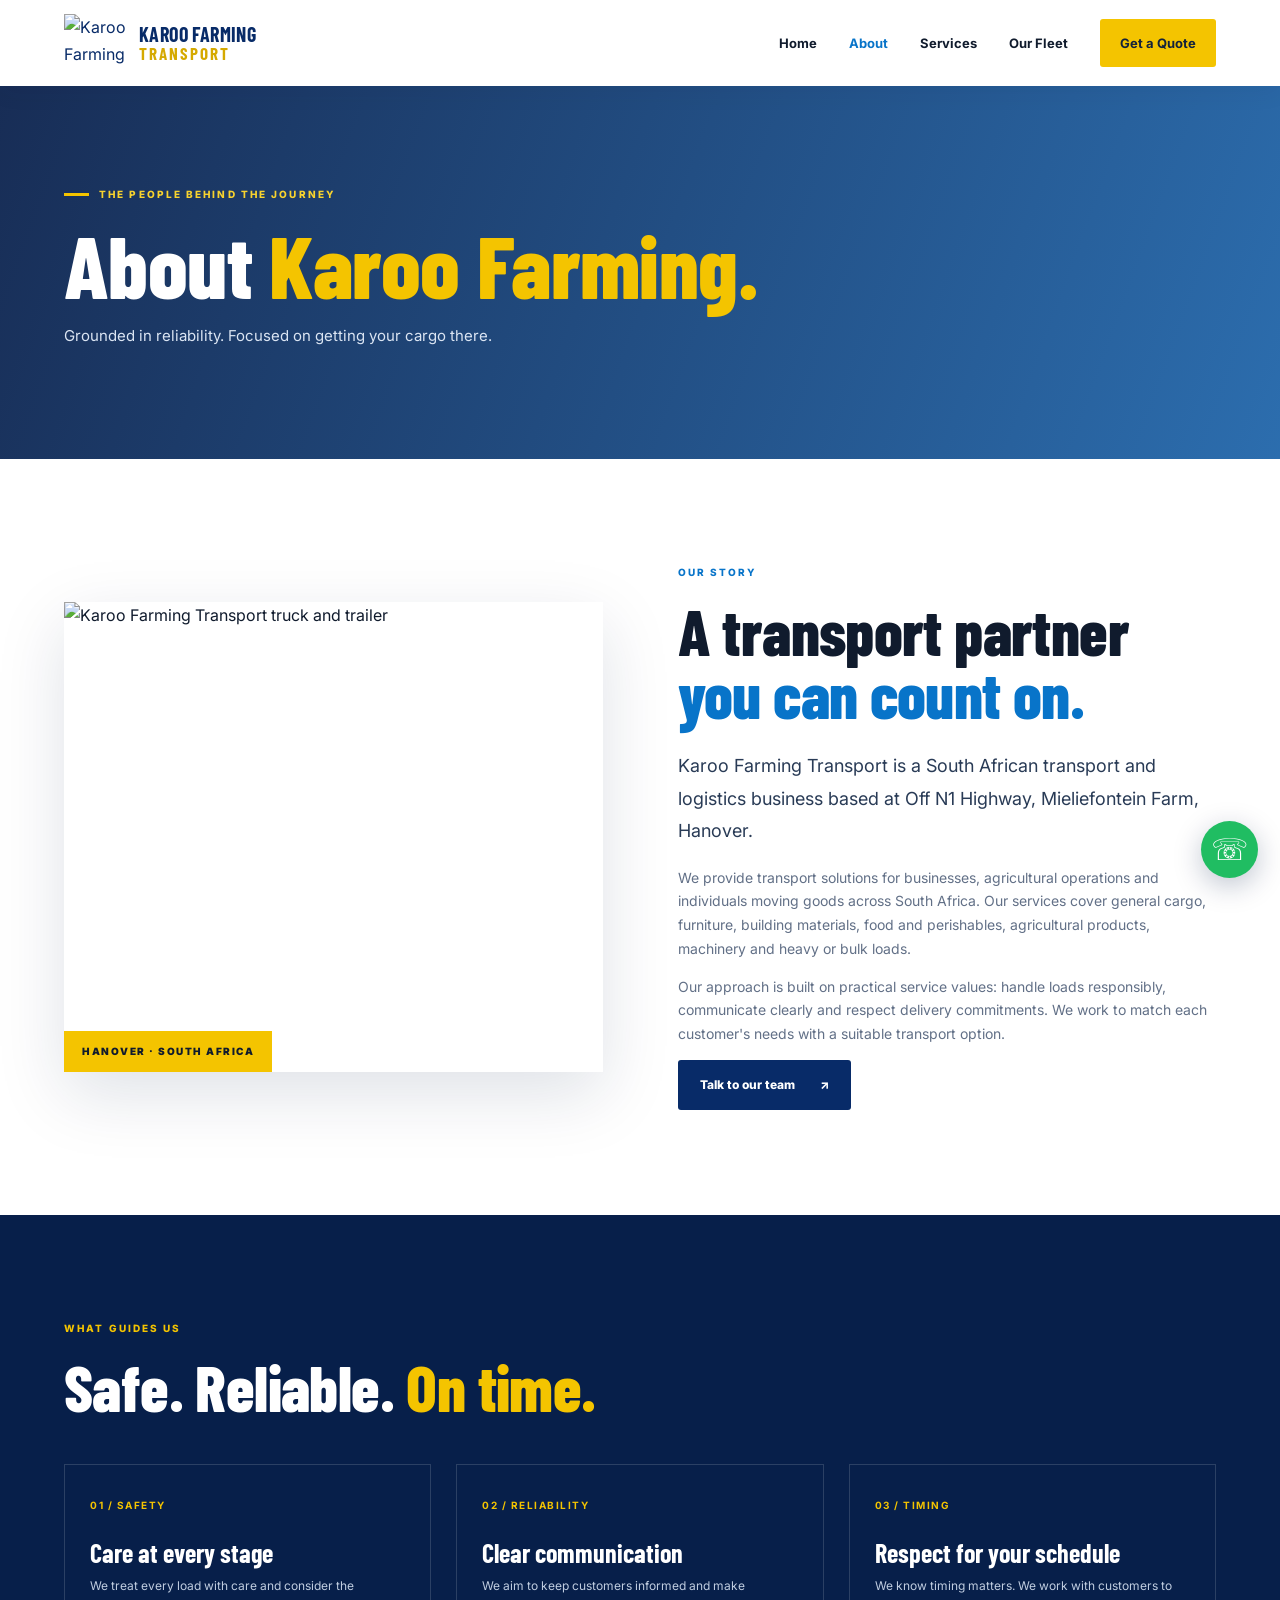
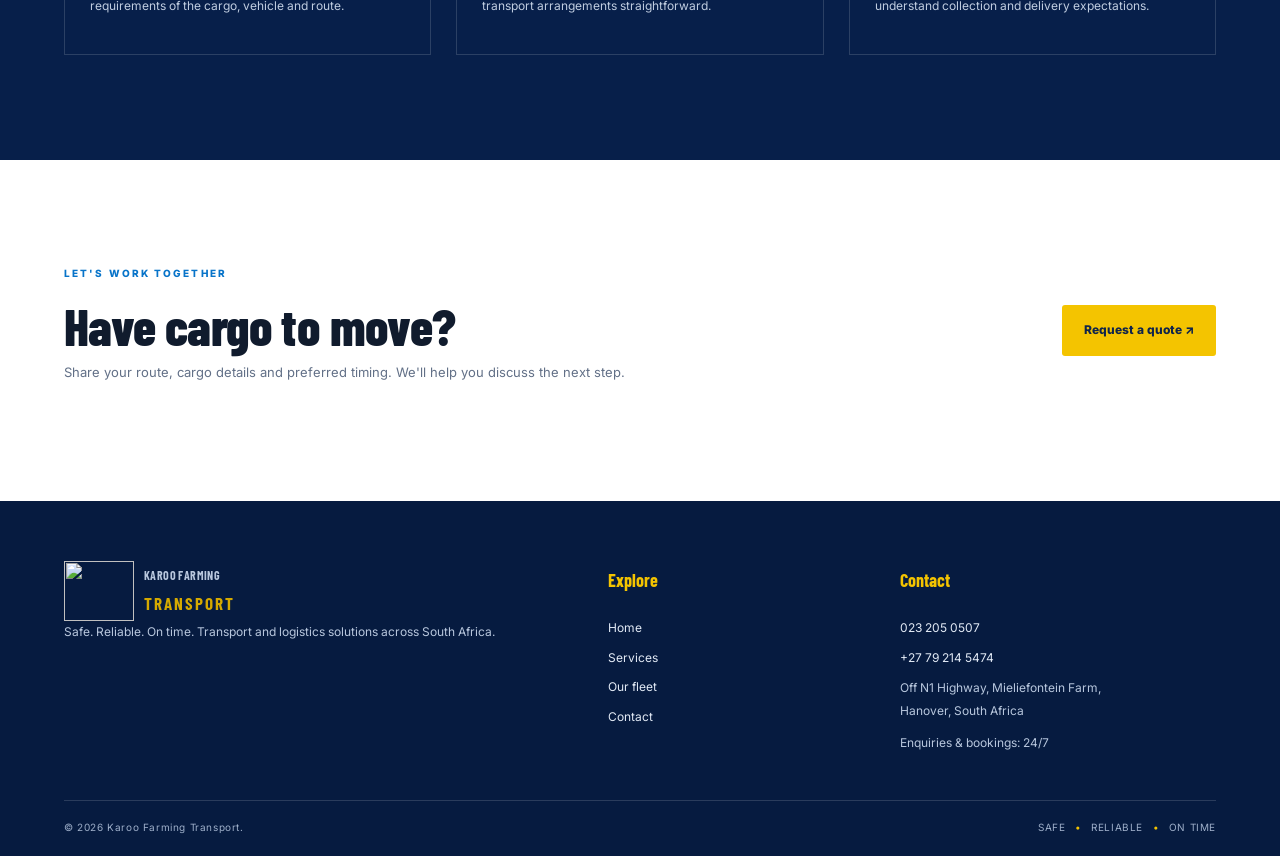
==== about.html @ bfeb9316 "commit load" ====
<!DOCTYPE html>
<html lang="en"><head><meta charset="UTF-8"><meta name="viewport" content="width=device-width, initial-scale=1"><meta name="description" content="Learn about Karoo Farming Transport, based at Mieliefontein Farm near Hanover, South Africa."><title>About Us | Karoo Farming Transport</title><link rel="preconnect" href="https://fonts.googleapis.com"><link href="https://fonts.googleapis.com/css2?family=Barlow+Condensed:wght@500;600;700;800&family=Inter:wght@400;500;600;700;800&display=swap" rel="stylesheet"><link rel="stylesheet" href="style.css"></head>
<body><header class="site-header"><a class="brand" href="index.html"><img src="assets/logo.jpg" alt="Karoo Farming Transport logo"><span><b>KAROO FARMING</b><strong>TRANSPORT</strong></span></a><button class="menu-toggle" aria-label="Open navigation" aria-expanded="false">☰</button><nav class="nav"><a href="index.html">Home</a><a class="active" href="about.html">About</a><a href="services.html">Services</a><a href="fleet.html">Our Fleet</a><a href="contact.html" class="nav-cta">Get a Quote</a></nav></header>
<main><section class="page-hero"><div class="container"><div class="eyebrow"><span></span> THE PEOPLE BEHIND THE JOURNEY</div><h1>About <em>Karoo Farming.</em></h1><p>Grounded in reliability. Focused on getting your cargo there.</p></div></section>
<section class="section"><div class="container about-grid"><div class="about-image reveal"><img src="assets/truck-yard.jpg" alt="Karoo Farming Transport truck and trailer"><span>HANOVER · SOUTH AFRICA</span></div><div><div class="section-label">OUR STORY</div><h2>A transport partner<br><span>you can count on.</span></h2><p class="lead">Karoo Farming Transport is a South African transport and logistics business based at Off N1 Highway, Mieliefontein Farm, Hanover.</p><p>We provide transport solutions for businesses, agricultural operations and individuals moving goods across South Africa. Our services cover general cargo, furniture, building materials, food and perishables, agricultural products, machinery and heavy or bulk loads.</p><p>Our approach is built on practical service values: handle loads responsibly, communicate clearly and respect delivery commitments. We work to match each customer's needs with a suitable transport option.</p><a class="btn btn-blue" href="contact.html">Talk to our team <span>↗</span></a></div></div></section>
<section class="section dark-section"><div class="container"><div class="section-label light">WHAT GUIDES US</div><h2>Safe. Reliable. <span>On time.</span></h2><div class="principles"><article><b>01 / SAFETY</b><h3>Care at every stage</h3><p>We treat every load with care and consider the requirements of the cargo, vehicle and route.</p></article><article><b>02 / RELIABILITY</b><h3>Clear communication</h3><p>We aim to keep customers informed and make transport arrangements straightforward.</p></article><article><b>03 / TIMING</b><h3>Respect for your schedule</h3><p>We know timing matters. We work with customers to understand collection and delivery expectations.</p></article></div></div></section>
<section class="section"><div class="container split-cta"><div><div class="section-label">LET'S WORK TOGETHER</div><h2>Have cargo to move?</h2><p>Share your route, cargo details and preferred timing. We'll help you discuss the next step.</p></div><a class="btn btn-yellow" href="contact.html">Request a quote ↗</a></div></section></main>
<footer class="footer"><div class="container footer-grid"><div><a class="brand footer-brand" href="index.html"><img src="assets/logo.jpg" alt=""><span><b>KAROO FARMING</b><strong>TRANSPORT</strong></span></a><p>Safe. Reliable. On time. Transport and logistics solutions across South Africa.</p></div><div><h4>Explore</h4><a href="index.html">Home</a><a href="services.html">Services</a><a href="fleet.html">Our fleet</a><a href="contact.html">Contact</a></div><div><h4>Contact</h4><a href="tel:0232050507">023 205 0507</a><a href="tel:+27792145474">+27 79 214 5474</a><span>Off N1 Highway, Mieliefontein Farm,<br>Hanover, South Africa</span><span>Enquiries & bookings: 24/7</span></div></div><div class="container footer-bottom"><span>© <span id="year"></span> Karoo Farming Transport.</span><span>SAFE <i>•</i> RELIABLE <i>•</i> ON TIME</span></div></footer><a class="whatsapp-float" href="#" data-wa="Hello Karoo Farming Transport. I would like to know more about your company." aria-label="Chat on WhatsApp">☏</a><script src="script.js"></script></body></html>
---- style.css ----
:root{--navy:#082b68;--blue:#0752a4;--blue2:#0874c9;--yellow:#f4c400;--green:#72c92f;--ink:#101b2d;--muted:#627087;--pale:#f4f7fb;--line:#e4eaf2;--white:#fff;--shadow:0 22px 65px rgba(5,31,72,.13)}
*{box-sizing:border-box}html{scroll-behavior:smooth}body{margin:0;font-family:Inter,Arial,sans-serif;color:var(--ink);line-height:1.7;background:#fff;overflow-x:hidden}a{color:inherit;text-decoration:none}img{display:block;max-width:100%}.container{width:min(1160px,90%);margin:auto}.site-header{height:86px;padding:0 5%;display:flex;align-items:center;justify-content:space-between;background:#fff;position:sticky;top:0;z-index:1000;box-shadow:0 4px 25px #071f4510}.brand{display:flex;align-items:center;gap:10px;color:var(--navy)}.brand img{width:65px;height:58px;object-fit:contain}.brand span{display:grid;line-height:1.05;font-family:"Barlow Condensed",sans-serif;font-size:20px;font-weight:800;letter-spacing:.4px}.brand strong{color:#d5a900;font-size:17px;letter-spacing:2px}.nav{display:flex;align-items:center;gap:32px;font-size:13px;font-weight:700}.nav a{transition:.25s}.nav a:hover,.nav .active{color:var(--blue2)}.nav .nav-cta{background:var(--yellow);padding:13px 20px;color:#13223b;border-radius:3px}.menu-toggle{display:none;border:0;background:none;font-size:27px;color:var(--navy)}.hero{min-height:670px;position:relative;display:flex;align-items:center;color:#fff;background:var(--navy);isolation:isolate;overflow:hidden}.hero-bg{position:absolute;inset:0;z-index:-2;background:linear-gradient(90deg,rgba(3,22,57,.96) 0%,rgba(4,35,83,.88) 43%,rgba(4,28,67,.24) 100%),url("assets/truck-yard.jpg") center 52%/cover;transform:scale(1.04);animation:heroZoom 18s ease-in-out infinite alternate}.hero:after{content:"";position:absolute;z-index:-1;inset:0;background:linear-gradient(130deg,transparent 56%,rgba(244,196,0,.16) 56.2%,transparent 57%),linear-gradient(0deg,rgba(1,17,43,.28),transparent 40%)}@keyframes heroZoom{to{transform:scale(1.12)}}.hero-content{padding:90px 0 105px}.eyebrow,.section-label{font-size:10px;letter-spacing:2.1px;font-weight:800;color:var(--blue2);margin-bottom:18px}.eyebrow{color:#f8d32e;display:flex;align-items:center;gap:10px}.eyebrow span{width:25px;height:3px;background:var(--yellow)}h1,h2,h3,p{margin-top:0}h1,h2{font-family:"Barlow Condensed",Impact,sans-serif;font-weight:800;letter-spacing:-.6px;line-height:.99}h1{font-size:clamp(55px,7vw,94px);max-width:780px;margin-bottom:25px}h1 em,h2 span{color:var(--yellow);font-style:normal}.hero-content>p{font-size:16px;line-height:1.9;color:#e1e9f6;max-width:590px}.hero-actions{display:flex;gap:13px;flex-wrap:wrap;margin-top:32px}.btn{display:inline-flex;align-items:center;justify-content:center;gap:25px;padding:15px 22px;font-size:12px;font-weight:800;border:0;border-radius:3px;cursor:pointer;transition:transform .25s,box-shadow .25s}.btn:hover{transform:translateY(-4px);box-shadow:0 13px 28px #001b4933}.btn-yellow{background:var(--yellow);color:#10254b}.btn-blue{background:var(--navy);color:#fff}.btn-outline{border:1px solid #ffffff80;color:#fff}.hero-proof{display:flex;gap:42px;margin-top:65px}.hero-proof div{display:grid;border-left:2px solid var(--yellow);padding-left:13px}.hero-proof b{font:700 26px "Barlow Condensed";color:var(--yellow)}.hero-proof span{font-size:10px;color:#d8e1ef}.hero-caption{position:absolute;bottom:20px;right:5%;font:700 10px Inter;letter-spacing:2px;color:#fff9}.hero-caption span{color:var(--yellow)}.ticker{overflow:hidden;background:var(--yellow);color:var(--navy);font:800 12px Inter;letter-spacing:1.5px;white-space:nowrap;padding:14px 0}.ticker div{width:max-content;animation:ticker 30s linear infinite}.ticker i{font-style:normal;padding:0 34px;color:#fff}@keyframes ticker{to{transform:translateX(-45%)}}.section{padding:105px 0}.intro-grid{display:grid;grid-template-columns:.7fr 1.5fr;gap:70px}.intro-grid h2,.section h2{font-size:clamp(42px,5vw,64px);margin-bottom:25px}.intro-grid h2 span,.section h2 span{color:var(--blue2)}.intro-grid p,.fleet-feature p,.about-grid p,.contact-info>p{color:var(--muted);font-size:14px}.lead{font-size:18px!important;color:#293b56!important;line-height:1.8}.text-link{display:inline-flex;gap:15px;align-items:center;margin-top:18px;font-size:12px;font-weight:800;color:var(--blue)}.text-link b{color:#d5a900}.services-section{background:var(--pale)}.section-head{display:flex;justify-content:space-between;align-items:end;margin-bottom:42px}.section-head h2{margin-bottom:0}.service-grid{display:grid;grid-template-columns:repeat(3,1fr);gap:17px}.service-card{padding:30px;background:#fff;min-height:260px;border:1px solid var(--line);position:relative;overflow:hidden;transition:.35s;transform-style:preserve-3d}.service-card:before{content:"";position:absolute;left:0;top:0;width:0;height:4px;background:var(--yellow);transition:.35s}.service-card:hover{transform:translateY(-8px);box-shadow:var(--shadow);border-color:#d7e2f0}.service-card:hover:before{width:100%}.service-icon{width:42px;height:42px;display:grid;place-items:center;background:#eaf2fc;color:var(--blue);font-size:22px;margin-bottom:22px}.service-card h3{font:700 23px "Barlow Condensed";color:var(--navy);margin-bottom:10px}.service-card p{font-size:12px;color:var(--muted);line-height:1.8}.service-card a{display:inline-block;font-size:10px;font-weight:800;color:var(--blue);margin-top:10px}.fleet-feature-grid{display:grid;grid-template-columns:1.1fr .9fr;gap:80px;align-items:center}.fleet-photo{position:relative;perspective:1000px}.fleet-photo img{width:100%;height:440px;object-fit:cover;box-shadow:var(--shadow);transition:transform .5s}.fleet-photo:hover img{transform:rotateY(-4deg) rotateX(2deg) scale(1.015)}.photo-tag{position:absolute;bottom:20px;left:-15px;background:var(--yellow);padding:13px 20px;font-size:10px;font-weight:900;letter-spacing:1.5px}.check-list{padding:0;list-style:none;margin:25px 0 30px}.check-list li{padding:9px 0;border-bottom:1px solid var(--line);font-size:13px;font-weight:700}.check-list li:before{content:"✓";color:#58a927;margin-right:12px}.quote-band{background:linear-gradient(115deg,#061e4b,#0755a5);color:#fff;padding:75px 0;position:relative;overflow:hidden}.quote-band:after{content:"KFT";position:absolute;right:4%;bottom:-100px;font:800 260px "Barlow Condensed";color:#ffffff09}.quote-band-inner{display:flex;justify-content:space-between;align-items:center;position:relative;z-index:1}.quote-band h2{font-size:clamp(44px,5vw,65px);margin-bottom:15px}.quote-band p{color:#d2deef;font-size:13px}.light{color:var(--yellow)}.values-section{background:#fff}.values-grid{display:grid;grid-template-columns:1.2fr repeat(3,1fr);gap:25px}.value{border-left:1px solid var(--line);padding:15px 0 10px 22px}.value>b{font:800 14px "Barlow Condensed";color:#d0a700}.value h3{font:700 25px "Barlow Condensed";color:var(--navy);margin:15px 0 8px}.value p{font-size:12px;color:var(--muted)}.footer{background:#061b40;color:#fff;padding:60px 0 20px}.footer-grid{display:grid;grid-template-columns:1.5fr .7fr 1fr;gap:70px;padding-bottom:45px}.footer-brand{color:#fff}.footer-brand img{width:70px;height:60px}.footer-grid p,.footer-grid span{font-size:12px;color:#b8c7dd;line-height:1.9}.footer-grid h4{font:700 18px "Barlow Condensed";color:var(--yellow);margin:8px 0 18px}.footer-grid>div:not(:first-child){display:flex;flex-direction:column;align-items:flex-start;gap:9px}.footer-grid a:not(.brand){font-size:12px;color:#e2eaf5}.footer-grid a:hover{color:var(--yellow)}.footer-bottom{border-top:1px solid #ffffff25;padding-top:18px;display:flex;justify-content:space-between;font-size:10px;color:#9eafc9;letter-spacing:.6px}.footer-bottom i{color:var(--yellow);font-style:normal;padding:0 6px}.whatsapp-float{position:fixed;right:22px;bottom:22px;z-index:900;width:57px;height:57px;border-radius:50%;display:grid;place-items:center;background:#20bd62;color:white;font-size:30px;box-shadow:0 8px 28px #001b4940;transition:.25s}.whatsapp-float:hover{transform:scale(1.1) rotate(-8deg)}.page-hero{background:linear-gradient(110deg,#061d49ed,#0754a0d9),url("assets/truck-yard.jpg") center/cover;color:#fff;padding:100px 0 95px}.page-hero h1{font-size:clamp(58px,7vw,88px);margin:0 0 15px}.page-hero h1 em{color:var(--yellow)}.page-hero p{color:#dbe5f3;font-size:15px}.about-grid{display:grid;grid-template-columns:1fr 1fr;gap:75px;align-items:center}.about-image{position:relative}.about-image img{height:470px;width:100%;object-fit:cover;box-shadow:var(--shadow)}.about-image span{position:absolute;bottom:0;left:0;background:var(--yellow);padding:12px 18px;font-size:10px;font-weight:900;letter-spacing:1.5px}.dark-section{background:#071f4a;color:#fff}.dark-section h2{font-size:clamp(45px,5vw,65px)}.dark-section h2 span{color:var(--yellow)}.principles{display:grid;grid-template-columns:repeat(3,1fr);gap:25px;margin-top:45px}.principles article{padding:25px;border:1px solid #ffffff25}.principles b{font-size:10px;color:var(--yellow);letter-spacing:1.5px}.principles h3{font:700 26px "Barlow Condensed";margin:20px 0 8px}.principles p{font-size:12px;color:#c0cde0}.split-cta{display:flex;align-items:center;justify-content:space-between}.split-cta h2{font-size:52px;margin-bottom:10px}.split-cta p{font-size:13px;color:var(--muted)}.head-note{max-width:400px;color:var(--muted);font-size:13px}.service-grid-large .service-card{min-height:290px}.fleet-intro{display:flex;align-items:end;justify-content:space-between;margin-bottom:45px}.fleet-intro h2{font-size:58px;margin-bottom:0}.fleet-list{display:grid;gap:22px}.fleet-card{display:grid;grid-template-columns:1.05fr 1fr .3fr;align-items:center;background:var(--pale);min-height:280px;overflow:hidden}.fleet-card.reverse{grid-template-columns:1.05fr 1fr .3fr}.fleet-card.reverse .fleet-card-image{order:2}.fleet-card.reverse .fleet-card-copy{order:1;padding-left:40px}.fleet-card.reverse .capacity{order:3}.fleet-card-image{height:100%;min-height:280px;overflow:hidden}.fleet-card-image img{width:100%;height:100%;min-height:280px;object-fit:cover;transition:transform .7s}.fleet-card:hover .fleet-card-image img{transform:scale(1.06)}.fleet-card-copy{padding:35px}.fleet-number{font-size:9px;font-weight:900;letter-spacing:1.5px;color:var(--blue2)}.fleet-card h3{font:800 31px "Barlow Condensed";color:var(--navy);margin:12px 0}.fleet-card p{font-size:12px;color:var(--muted)}.capacity{font:800 48px "Barlow Condensed";color:#d9b000;text-align:center}.capacity small{display:block;font:800 10px Inter;letter-spacing:2px}.fleet-brands{display:flex;gap:35px;align-items:center;justify-content:center;padding:45px 0 0;color:var(--navy)}.fleet-brands b{font-size:9px;letter-spacing:1.5px;color:var(--muted)}.fleet-brands span{font:800 24px "Barlow Condensed";letter-spacing:1px}.contact-grid{display:grid;grid-template-columns:.8fr 1.2fr;gap:65px;align-items:start}.contact-info h2{font-size:58px}.contact-info h2 span{color:var(--blue2)}.contact-method{padding:17px 0;border-bottom:1px solid var(--line);display:grid;gap:5px}.contact-method span{font-size:9px;letter-spacing:1.5px;color:var(--muted);font-weight:800}.contact-method a,.contact-method b{font-size:15px;color:var(--navy);font-weight:800}.availability{display:flex;align-items:center;gap:13px;margin-top:25px;padding:15px;background:#eff8ed}.availability i{width:10px;height:10px;background:#39b65c;border-radius:50%;box-shadow:0 0 0 5px #39b65c22}.availability div{display:grid}.availability b{font-size:12px;color:#1e7738}.availability span{font-size:10px;color:#63836a}.quote-form{padding:35px;background:#f5f7fb;border:1px solid var(--line);box-shadow:var(--shadow)}.form-top{display:grid;gap:7px;margin-bottom:25px}.form-top>span{font-size:9px;letter-spacing:1.8px;color:var(--blue);font-weight:900}.form-top>b{font:800 34px "Barlow Condensed";color:var(--navy)}.form-top>b i{color:#d2a900;font-style:normal}.form-top small,.form-note{font-size:10px;color:var(--muted)}.quote-form label{display:grid;gap:7px;font-size:10px;font-weight:800;color:#34435a;margin-bottom:15px}.form-row{display:grid;grid-template-columns:1fr 1fr;gap:15px}.quote-form input,.quote-form select,.quote-form textarea{width:100%;border:1px solid #dce3ed;background:#fff;padding:13px 12px;font:400 12px Inter;color:var(--ink);border-radius:2px;outline:none}.quote-form input:focus,.quote-form select:focus,.quote-form textarea:focus{border-color:var(--blue2);box-shadow:0 0 0 3px #0874c91a}.quote-form textarea{resize:vertical}.form-submit{width:100%;margin-top:5px}.form-note{text-align:center;line-height:1.6;margin:13px 0 0}.reveal{opacity:0;transform:translateY(28px);transition:opacity .7s ease,transform .7s ease}.reveal.visible{opacity:1;transform:translateY(0)}@media(max-width:900px){.nav{gap:17px}.fleet-feature-grid{gap:40px}.values-grid{grid-template-columns:1fr 1fr}.contact-grid{gap:35px}.fleet-card{grid-template-columns:1fr 1fr .25fr}.fleet-card-copy{padding:25px}}@media(max-width:700px){.site-header{height:72px;padding:0 5%}.brand img{width:53px;height:50px}.brand span{font-size:17px}.brand strong{font-size:14px}.menu-toggle{display:block}.nav{display:none;position:absolute;top:72px;left:0;right:0;background:#fff;padding:18px 5% 25px;box-shadow:0 15px 25px #061b4020;flex-direction:column;align-items:stretch;gap:0}.nav.open{display:flex}.nav a{padding:13px 0;border-bottom:1px solid var(--line)}.nav .nav-cta{padding:13px 15px;margin-top:12px;text-align:center;border:0}.hero{min-height:690px;background-position:60% center}.hero-bg{background-position:62% center}.hero-content{padding:75px 0 95px}.hero-content>p{font-size:14px}.hero-proof{gap:18px;margin-top:45px}.hero-proof b{font-size:23px}.hero-proof span{font-size:9px;max-width:90px}.hero-caption{font-size:8px;left:5%;right:auto}.section{padding:72px 0}.intro-grid,.fleet-feature-grid,.about-grid,.contact-grid{grid-template-columns:1fr;gap:30px}.intro-grid{gap:15px}.section-head,.fleet-intro{display:block}.section-head .text-link{margin-top:22px}.service-grid{grid-template-columns:1fr 1fr;gap:10px}.service-card{padding:20px;min-height:275px}.service-card h3{font-size:20px}.service-card p{font-size:11px}.fleet-photo img{height:300px}.quote-band{padding:60px 0}.quote-band-inner{display:block}.quote-band .btn{margin-top:15px}.values-grid{grid-template-columns:1fr 1fr;gap:15px}.values-grid>div:first-child{grid-column:1/-1}.value{padding-left:13px}.footer-grid{grid-template-columns:1fr 1fr;gap:30px}.footer-grid>div:first-child{grid-column:1/-1}.footer-bottom{gap:12px;flex-direction:column}.page-hero{padding:75px 0}.principles{grid-template-columns:1fr;gap:12px}.about-image img{height:310px}.split-cta{display:block}.split-cta .btn{margin-top:15px}.fleet-intro h2{font-size:48px}.fleet-card,.fleet-card.reverse{grid-template-columns:1fr;}.fleet-card.reverse .fleet-card-image,.fleet-card.reverse .fleet-card-copy,.fleet-card.reverse .capacity{order:initial}.fleet-card-image,.fleet-card-image img{height:230px;min-height:230px}.fleet-card-copy,.fleet-card.reverse .fleet-card-copy{padding:25px}.capacity{position:absolute;display:none}.fleet-brands{gap:18px;flex-wrap:wrap}.fleet-brands span{font-size:20px}.contact-info h2{font-size:49px}.quote-form{padding:22px}.form-row{grid-template-columns:1fr;gap:0}.service-grid-large .service-card{min-height:260px}}@media(max-width:390px){.service-grid{grid-template-columns:1fr}.service-card{min-height:230px}.hero-actions .btn{width:100%}.hero-proof{gap:12px}.fleet-brands{gap:13px}}@media(prefers-reduced-motion:reduce){*,*:before,*:after{scroll-behavior:auto!important;animation-duration:.01ms!important;transition-duration:.01ms!important}}

.testimonials-section{background:#f4f7fb}.testimonial-grid{display:grid;grid-template-columns:1fr 1fr;gap:20px}.testimonial-card{background:#fff;border:1px solid var(--line);padding:30px;box-shadow:0 12px 35px #071f4508}.testimonial-card .stars{color:#e5b900;letter-spacing:3px;font-size:14px;margin-bottom:15px}.testimonial-card p{font-size:14px;color:#42516a;line-height:1.9}.testimonial-card b,.testimonial-card small{display:block}.testimonial-card b{font-size:12px;color:var(--navy)}.testimonial-card small{font-size:10px;color:var(--muted);margin-top:3px}@media(max-width:700px){.testimonial-grid{grid-template-columns:1fr}}
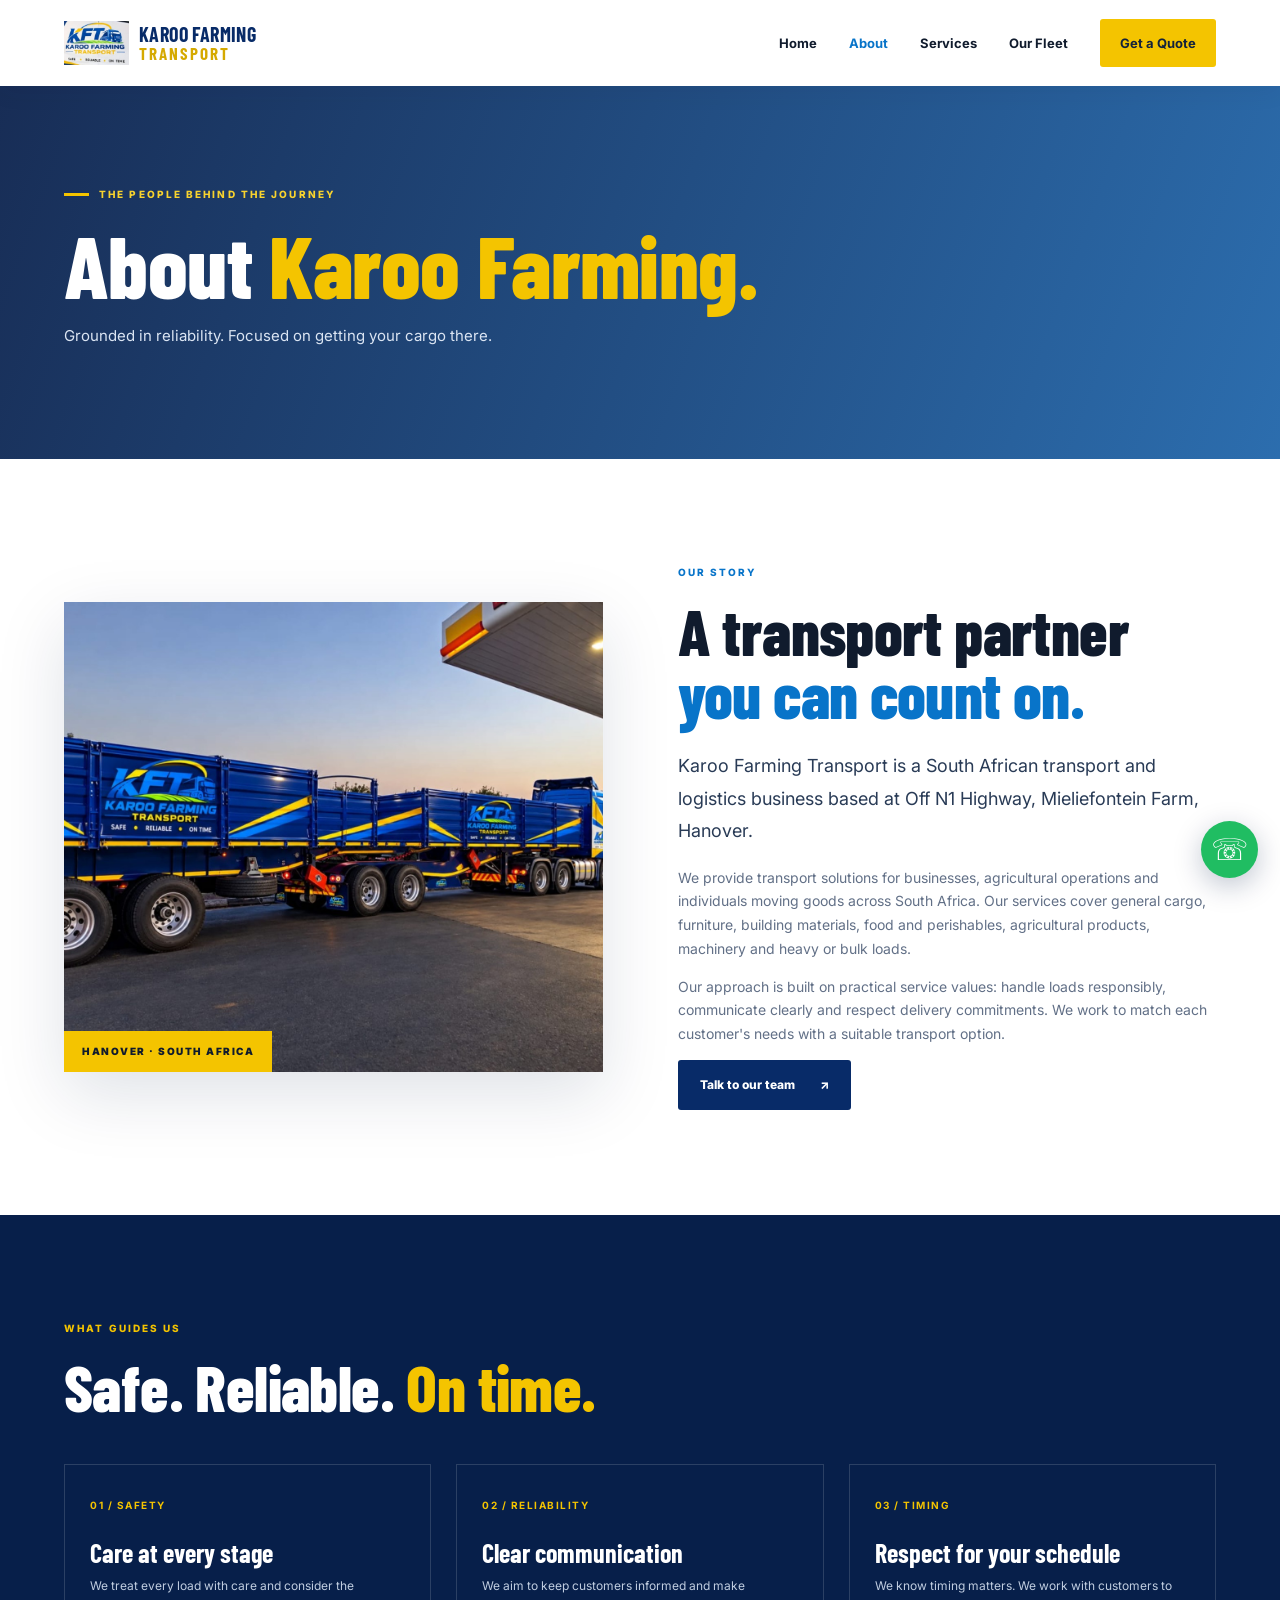
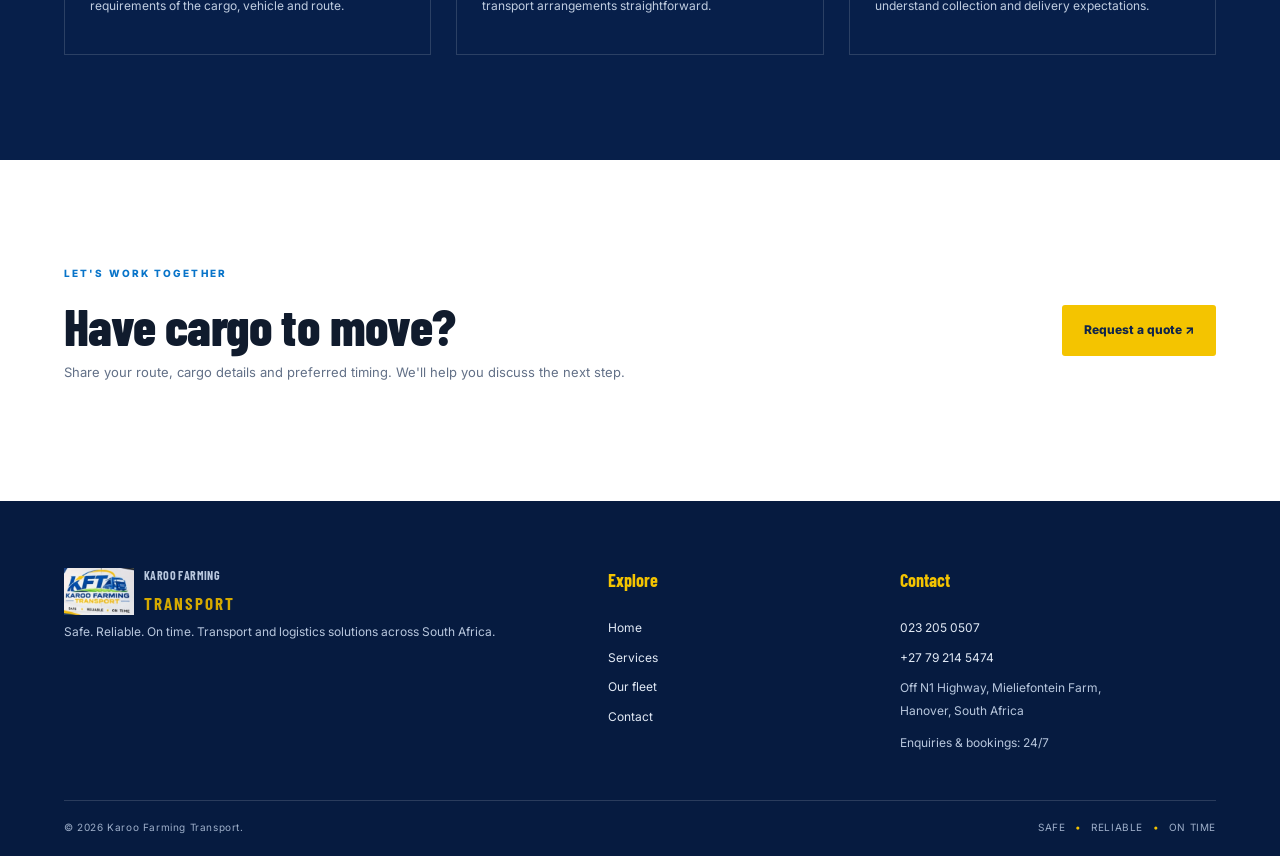
==== commit 1ace9b73: "Fix image source paths in about.html Updated image sources in the about.html file to remove 'assets/" ====
--- a/about.html
+++ b/about.html
@@ -1,8 +1,8 @@
 <!DOCTYPE html>
 <html lang="en"><head><meta charset="UTF-8"><meta name="viewport" content="width=device-width, initial-scale=1"><meta name="description" content="Learn about Karoo Farming Transport, based at Mieliefontein Farm near Hanover, South Africa."><title>About Us | Karoo Farming Transport</title><link rel="preconnect" href="https://fonts.googleapis.com"><link href="https://fonts.googleapis.com/css2?family=Barlow+Condensed:wght@500;600;700;800&family=Inter:wght@400;500;600;700;800&display=swap" rel="stylesheet"><link rel="stylesheet" href="style.css"></head>
-<body><header class="site-header"><a class="brand" href="index.html"><img src="assets/logo.jpg" alt="Karoo Farming Transport logo"><span><b>KAROO FARMING</b><strong>TRANSPORT</strong></span></a><button class="menu-toggle" aria-label="Open navigation" aria-expanded="false">☰</button><nav class="nav"><a href="index.html">Home</a><a class="active" href="about.html">About</a><a href="services.html">Services</a><a href="fleet.html">Our Fleet</a><a href="contact.html" class="nav-cta">Get a Quote</a></nav></header>
+<body><header class="site-header"><a class="brand" href="index.html"><img src="logo.jpg" alt="Karoo Farming Transport logo"><span><b>KAROO FARMING</b><strong>TRANSPORT</strong></span></a><button class="menu-toggle" aria-label="Open navigation" aria-expanded="false">☰</button><nav class="nav"><a href="index.html">Home</a><a class="active" href="about.html">About</a><a href="services.html">Services</a><a href="fleet.html">Our Fleet</a><a href="contact.html" class="nav-cta">Get a Quote</a></nav></header>
 <main><section class="page-hero"><div class="container"><div class="eyebrow"><span></span> THE PEOPLE BEHIND THE JOURNEY</div><h1>About <em>Karoo Farming.</em></h1><p>Grounded in reliability. Focused on getting your cargo there.</p></div></section>
-<section class="section"><div class="container about-grid"><div class="about-image reveal"><img src="assets/truck-yard.jpg" alt="Karoo Farming Transport truck and trailer"><span>HANOVER · SOUTH AFRICA</span></div><div><div class="section-label">OUR STORY</div><h2>A transport partner<br><span>you can count on.</span></h2><p class="lead">Karoo Farming Transport is a South African transport and logistics business based at Off N1 Highway, Mieliefontein Farm, Hanover.</p><p>We provide transport solutions for businesses, agricultural operations and individuals moving goods across South Africa. Our services cover general cargo, furniture, building materials, food and perishables, agricultural products, machinery and heavy or bulk loads.</p><p>Our approach is built on practical service values: handle loads responsibly, communicate clearly and respect delivery commitments. We work to match each customer's needs with a suitable transport option.</p><a class="btn btn-blue" href="contact.html">Talk to our team <span>↗</span></a></div></div></section>
+<section class="section"><div class="container about-grid"><div class="about-image reveal"><img src="truck-yard.jpg" alt="Karoo Farming Transport truck and trailer"><span>HANOVER · SOUTH AFRICA</span></div><div><div class="section-label">OUR STORY</div><h2>A transport partner<br><span>you can count on.</span></h2><p class="lead">Karoo Farming Transport is a South African transport and logistics business based at Off N1 Highway, Mieliefontein Farm, Hanover.</p><p>We provide transport solutions for businesses, agricultural operations and individuals moving goods across South Africa. Our services cover general cargo, furniture, building materials, food and perishables, agricultural products, machinery and heavy or bulk loads.</p><p>Our approach is built on practical service values: handle loads responsibly, communicate clearly and respect delivery commitments. We work to match each customer's needs with a suitable transport option.</p><a class="btn btn-blue" href="contact.html">Talk to our team <span>↗</span></a></div></div></section>
 <section class="section dark-section"><div class="container"><div class="section-label light">WHAT GUIDES US</div><h2>Safe. Reliable. <span>On time.</span></h2><div class="principles"><article><b>01 / SAFETY</b><h3>Care at every stage</h3><p>We treat every load with care and consider the requirements of the cargo, vehicle and route.</p></article><article><b>02 / RELIABILITY</b><h3>Clear communication</h3><p>We aim to keep customers informed and make transport arrangements straightforward.</p></article><article><b>03 / TIMING</b><h3>Respect for your schedule</h3><p>We know timing matters. We work with customers to understand collection and delivery expectations.</p></article></div></div></section>
 <section class="section"><div class="container split-cta"><div><div class="section-label">LET'S WORK TOGETHER</div><h2>Have cargo to move?</h2><p>Share your route, cargo details and preferred timing. We'll help you discuss the next step.</p></div><a class="btn btn-yellow" href="contact.html">Request a quote ↗</a></div></section></main>
-<footer class="footer"><div class="container footer-grid"><div><a class="brand footer-brand" href="index.html"><img src="assets/logo.jpg" alt=""><span><b>KAROO FARMING</b><strong>TRANSPORT</strong></span></a><p>Safe. Reliable. On time. Transport and logistics solutions across South Africa.</p></div><div><h4>Explore</h4><a href="index.html">Home</a><a href="services.html">Services</a><a href="fleet.html">Our fleet</a><a href="contact.html">Contact</a></div><div><h4>Contact</h4><a href="tel:0232050507">023 205 0507</a><a href="tel:+27792145474">+27 79 214 5474</a><span>Off N1 Highway, Mieliefontein Farm,<br>Hanover, South Africa</span><span>Enquiries & bookings: 24/7</span></div></div><div class="container footer-bottom"><span>© <span id="year"></span> Karoo Farming Transport.</span><span>SAFE <i>•</i> RELIABLE <i>•</i> ON TIME</span></div></footer><a class="whatsapp-float" href="#" data-wa="Hello Karoo Farming Transport. I would like to know more about your company." aria-label="Chat on WhatsApp">☏</a><script src="script.js"></script></body></html>+<footer class="footer"><div class="container footer-grid"><div><a class="brand footer-brand" href="index.html"><img src="logo.jpg" alt=""><span><b>KAROO FARMING</b><strong>TRANSPORT</strong></span></a><p>Safe. Reliable. On time. Transport and logistics solutions across South Africa.</p></div><div><h4>Explore</h4><a href="index.html">Home</a><a href="services.html">Services</a><a href="fleet.html">Our fleet</a><a href="contact.html">Contact</a></div><div><h4>Contact</h4><a href="tel:0232050507">023 205 0507</a><a href="tel:+27792145474">+27 79 214 5474</a><span>Off N1 Highway, Mieliefontein Farm,<br>Hanover, South Africa</span><span>Enquiries & bookings: 24/7</span></div></div><div class="container footer-bottom"><span>© <span id="year"></span> Karoo Farming Transport.</span><span>SAFE <i>•</i> RELIABLE <i>•</i> ON TIME</span></div></footer><a class="whatsapp-float" href="#" data-wa="Hello Karoo Farming Transport. I would like to know more about your company." aria-label="Chat on WhatsApp">☏</a><script src="script.js"></script></body></html>
